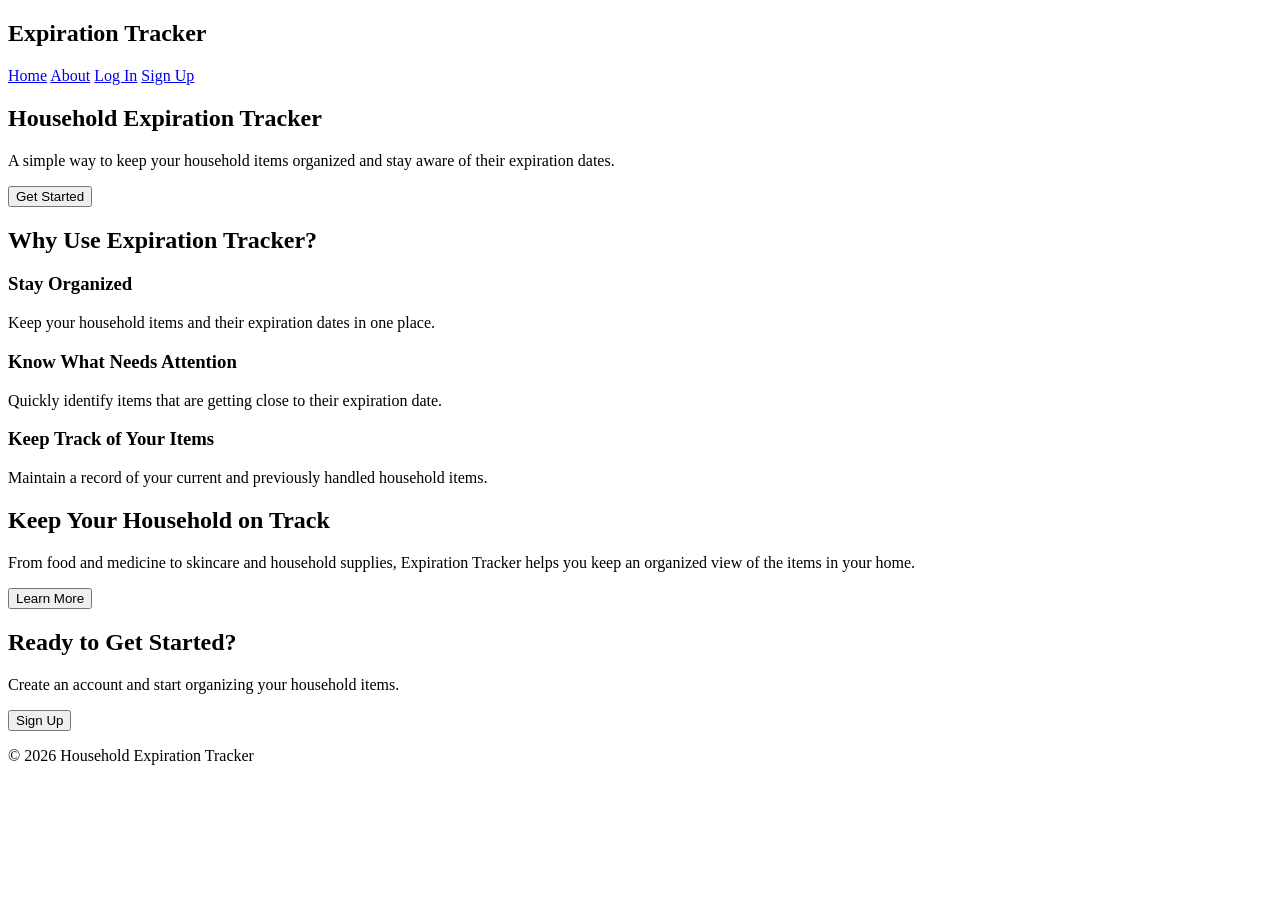
==== index.html @ e40205ca "Initial commit - added HTML page drafts" ====
<!DOCTYPE html>
<html lang="en">

<head>
    <meta charset="UTF-8">
    <meta name="viewport" content="width=device-width, initial-scale=1.0">

    <title>Home - Household Expiration Tracker</title>

    <link rel="stylesheet" href="style.css">
</head>

<body>

    <!-- Menu -->
    <aside class="menu">
        <h1>Expiration Tracker</h1>
        <nav>
            <a href="index.html">Home</a>
            <a href="pages/about.html">About</a>
            <a href="pages/login.html">Log In</a>
            <a href="pages/signup.html">Sign Up</a>
        </nav>
    </aside>


    <!-- Main Content -->
    <main class="home-content">

        <!-- Hero Section -->
        <section class="hero-section">
            <h2>Household Expiration Tracker</h2>
            <p>
                A simple way to keep your household items organized
                and stay aware of their expiration dates.
            </p>
            <a href="pages/signup.html">
                <button>Get Started</button>
            </a>
        </section>


        <!-- Why Use It -->
        <section class="why-use-section">
            <h2>Why Use Expiration Tracker?</h2>
            <div class="benefits">
                <div class="benefit">
                    <h3>Stay Organized</h3>
                    <p>
                        Keep your household items and their
                        expiration dates in one place.
                    </p>
                </div>

                <div class="benefit">
                    <h3>Know What Needs Attention</h3>
                    <p>
                        Quickly identify items that are getting
                        close to their expiration date.
                    </p>
                </div>

                <div class="benefit">
                    <h3>Keep Track of Your Items</h3>
                    <p>
                        Maintain a record of your current and
                        previously handled household items.
                    </p>
                </div>

            </div>

        </section>


        <!-- Simple Introduction -->
        <section class="home-introduction">
            <h2>Keep Your Household on Track</h2>
            <p>
                From food and medicine to skincare and household
                supplies, Expiration Tracker helps you keep an
                organized view of the items in your home.
            </p>
            <a href="pages/about.html">
                <button>Learn More</button>
            </a>
        </section>


        <!-- Call to Action -->
        <section class="cta-section">
            <h2>Ready to Get Started?</h2>
            <p>
                Create an account and start organizing
                your household items.
            </p>
            <a href="pages/signup.html">
                <button>Sign Up</button>
            </a>
        </section>

        
        <!-- Footer -->
        <footer>
            <p>
                &copy; 2026 Household Expiration Tracker
            </p>
        </footer>

    </main>


    <script src="script.js"></script>

</body>

</html>
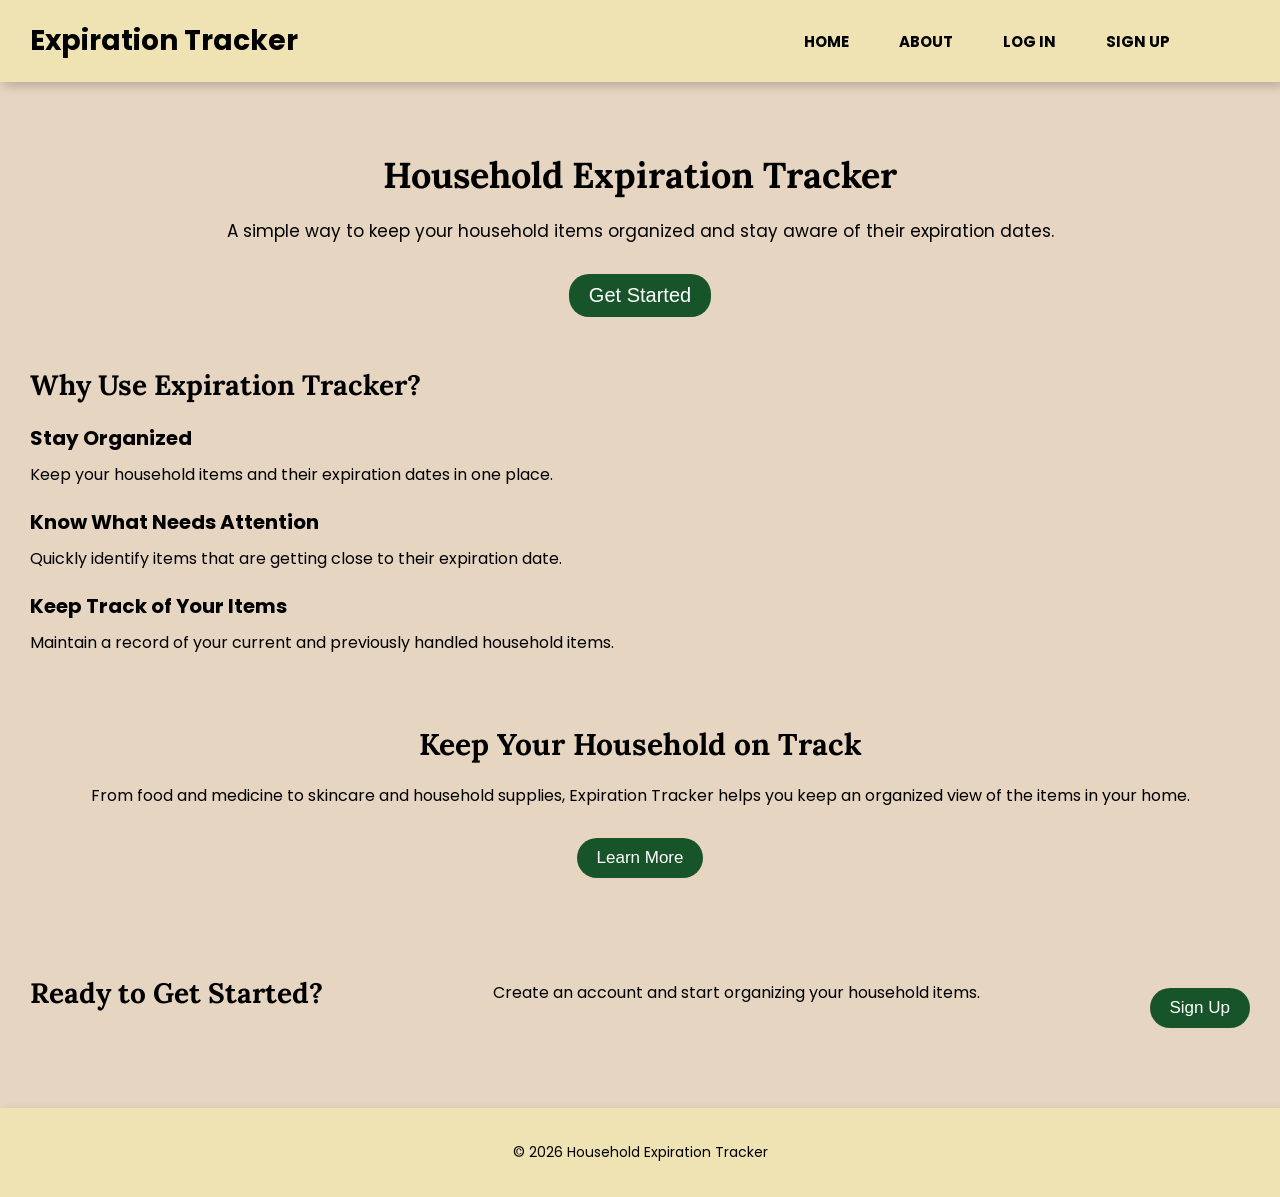
==== commit 6c01b7bb: "Updated project files and inventory page" ====
--- a/index.html
+++ b/index.html
@@ -5,9 +5,24 @@
     <meta charset="UTF-8">
     <meta name="viewport" content="width=device-width, initial-scale=1.0">
 
+    <!-- Google Fonts -->
+    <link rel="preconnect" href="https://fonts.googleapis.com">
+    <link rel="preconnect" href="https://fonts.gstatic.com" crossorigin>
+    <link
+        href="https://fonts.googleapis.com/css2?family=Lora:ital,wght@0,400..700;1,400..700&display=swap"
+        rel="stylesheet"
+    >
+
+    <link rel="preconnect" href="https://fonts.googleapis.com">
+    <link rel="preconnect" href="https://fonts.gstatic.com" crossorigin>
+    <link
+        href="https://fonts.googleapis.com/css2?family=Poppins:ital,wght@0,100;0,200;0,300;0,400;0,500;0,600;0,700;0,800;0,900;1,100;1,200;1,300;1,400;1,500;1,600;1,700;1,800;1,900&display=swap"
+        rel="stylesheet"
+    >
+
     <title>Home - Household Expiration Tracker</title>
 
-    <link rel="stylesheet" href="style.css">
+    <link rel="stylesheet" href="css/style.css">
 </head>
 
 <body>
@@ -16,10 +31,10 @@
     <aside class="menu">
         <h1>Expiration Tracker</h1>
         <nav>
-            <a href="index.html">Home</a>
-            <a href="pages/about.html">About</a>
-            <a href="pages/login.html">Log In</a>
-            <a href="pages/signup.html">Sign Up</a>
+            <a href="index.html">HOME</a>
+            <a href="pages/about.html">ABOUT</a>
+            <a href="pages/login.html">LOG IN</a>
+            <a href="pages/signup.html">SIGN UP</a>
         </nav>
     </aside>
 
@@ -110,7 +125,7 @@
     </main>
 
 
-    <script src="script.js"></script>
+    <script src="js/script.js"></script>
 
 </body>
 
--- a/css/style.css
+++ b/css/style.css
@@ -0,0 +1,586 @@
+/* ========================================
+   GENERAL STYLES
+   ======================================== */
+
+body {
+    background-color: #e5d5c1;
+    margin: 0px;
+    padding: 0px;
+}
+
+a {
+    text-decoration: none;
+}
+
+
+/* ========================================
+   HEADER / NAVIGATION MENU
+   ======================================== */
+
+.menu {
+    background-color: #efe3b3;
+    display: flex;
+    justify-content: space-between;
+    align-items: center;
+    padding: 20px 30px;
+    box-shadow: 4px 4px 10px rgba(0, 0, 0, 0.2);
+}
+
+/* Website Name */
+.menu h1 {
+    font-family: 'Poppins', sans-serif;
+    font-size: 28px;
+    margin: 0;
+}
+
+/* Navigation Links */
+.menu nav {
+    display: flex;
+    gap: 50px;
+    padding: 0px 80px;
+}
+
+.menu nav a {
+    font-family: 'Poppins', sans-serif;
+    font-weight: bold;
+    color: black;
+    font-size: 15px;
+}
+
+
+/* ========================================
+   HOME PAGE
+   ======================================== */
+
+.hero-section h2 {
+    font-family: 'Lora', serif;
+    font-size: 36px;
+    text-align: center;
+    margin: 70px 0px 0px 0px;
+}
+
+.hero-section p {
+    font-family: 'Poppins', sans-serif;
+    text-align: center;
+    margin: 20px 0px 0px 0px;
+    font-size: 17px;
+}
+
+.hero-section button {
+    display: block;
+    margin: 30px auto 0px auto;
+    padding: 10px 20px;
+    font-size: 20px;
+    background-color: #18542a;
+    color: white;
+    border: none;
+    border-radius: 20px;
+    cursor: pointer;
+}
+
+.hero-section button:hover {
+    background-color: #246B38;
+    color: white;
+    padding: 10px 20px;
+    border: none;
+    transition: background-color 0.3s ease;
+}
+
+.why-use-section {
+    margin: 50px 0px 0px 0px;
+    text-align: left;
+}
+
+.why-use-section h2 {
+    font-family: 'Lora', serif;
+    font-size: 28px;
+    margin: 0px 0px 20px 30px;
+}
+
+.why-use-section h3 {
+    font-family: 'Poppins', sans-serif;
+    font-size: 20px;
+    margin: 0px 0px 10px 30px;
+}
+
+.why-use-section p {
+    font-family: 'Poppins', sans-serif;
+    font-size: 16px;
+    margin: 0px 0px 20px 30px;
+    line-height: 1.5;
+}
+
+.home-introduction h2 {
+    font-family: 'Lora', serif;
+    font-size: 30px;
+    text-align: center;
+    margin: 70px 0px 0px 0px;
+}
+
+.home-introduction p {
+    font-family: 'Poppins', sans-serif;
+    text-align: center;
+    margin: 20px 0px 0px 0px;
+    font-size: 16px;
+}
+
+.home-introduction button {
+    display: block;
+    margin: 30px auto 0px auto;
+    padding: 10px 20px;
+    font-size: 17px;
+    background-color: #18542a;
+    color: white;
+    border: none;
+    border-radius: 20px;
+    cursor: pointer;
+}
+
+.home-introduction button:hover {
+    background-color: #246B38;
+    color: white;
+    padding: 10px 20px;
+    border: none;
+    transition: background-color 0.3s ease;
+}
+
+.cta-section {
+    margin: 50px 0px 0px 0px;
+    text-align: left;
+    display: flex;
+    justify-content: space-between;
+    align-items: center;
+    padding: 30px;
+}
+
+.cta-section h2 {
+    font-family: 'Lora', serif;
+    font-size: 28px;
+    margin: 0px;
+}
+
+.cta-section p {
+    font-family: 'Poppins', sans-serif;
+    font-size: 16px;
+    margin: 0px;
+    line-height: 1.5;
+}
+
+.cta-section button {
+    margin: 30px auto 0px auto;
+    padding: 10px 20px;
+    font-size: 17px;
+    background-color: #18542a;
+    color: white;
+    border: none;
+    border-radius: 20px;
+    cursor: pointer;
+}
+
+.cta-section button:hover {
+    background-color: #246B38;
+    color: white;
+    padding: 10px 20px;
+    border: none;
+    transition: background-color 0.3s ease;
+}
+
+footer {
+    font-family: 'Poppins', sans-serif;
+    font-size: 14px;
+    background-color: #efe3b3;
+    text-align: center;
+    padding: 20px;
+    margin-top: 50px;
+    box-shadow: 4px 4px 10px rgba(0, 0, 0, 0.2);
+}
+
+
+/* ========================================
+   DASHBOARD PAGE
+   ======================================== */
+
+.dashboard-header {
+    margin: 30px 0px 20px 30px;
+}
+
+.dashboard-header h2 {
+    font-family: 'Lora', serif;
+    font-size: 40px;
+    font-weight: bold;
+    margin: 0px 0px 20px 0px;
+}
+
+.dashboard-header p {
+    font-family: 'Poppins', sans-serif;
+    font-size: 16px;
+    margin: 0px 0px 20px 0px;
+}
+
+/* Expiration Status Section */
+.status-section {
+    display: flex;
+    gap: 10px;
+    margin-top: 30px;
+}
+
+/* Status Cards */
+.status-card {
+    flex: 1;
+    width: 150px;
+    height: 130px;
+    margin: 10px 30px 10px 30px;
+    border-radius: 20px;
+    text-align: center;
+    box-shadow: 0px 0px 10px rgba(0, 0, 0, 0.5);
+    display: inline-block;
+}
+
+/* Status Name */
+.status-card h3 {
+    font-family: 'Lora', serif;
+    color: black;
+    font-size: 19px;
+    margin: 15px 0px 15px 0px;
+}
+
+/* Item Count */
+.status-card p {
+    font-family: 'Poppins', sans-serif;
+    color: black;
+    font-size: 25px;
+    font-weight: bold;
+    margin: 15px 0px 15px 0px;
+}
+
+/* Description */
+.status-card span {
+    font-family: 'Poppins', sans-serif;
+    color: #36383A;
+    font-size: 12px;
+    margin: 15px 0px 15px 0px;
+}
+
+/* Status Colors */
+.good {
+    background-color: #7FBE91;
+    color: black;
+}
+
+.soon {
+    background-color: #78A9D1;
+    color: black;
+}
+
+.urgent {
+    background-color: #E8C95A;
+    color: black;
+}
+
+.critical {
+    background-color: #EFA45F;
+    color: black;
+}
+
+.expired {
+    background-color: #E88B8B;
+    color: black;
+}
+
+.attention-section {
+    margin: 50px 0px 50px 30px;
+}
+
+.attention-section h2 {
+    font-family: 'Lora', serif;
+    font-size: 30px;
+    margin: 0px 0px 20px 0px;
+}
+
+.dashboard-item-card {
+    flex: 1;
+    height: 80px;
+    margin: 20px 30px 20px 30px;
+    border-radius: 30px;
+    text-align: center;
+    box-shadow: 0px 0px 10px rgba(0, 0, 0, 0.5);
+    padding: 10px 40px 10px 40px;
+}
+
+.item-info h3 {
+    font-family: 'Lora', serif;
+    font-size: 16px;
+    margin: 0px 0px 15px 0px;
+}
+
+.item-info h4 {
+    font-family: 'Poppins', sans-serif;
+    font-size: 15px;
+    margin: 10px 0px 0px 0px;
+}
+
+.item-info p {
+    font-family: 'Poppins', sans-serif;
+    font-size: 13px;
+    margin: 0px 0px 15x 0px;
+}
+
+
+/* ========================================
+   INVENTORY PAGE
+   ======================================== */
+
+.inventory-header {
+    margin: 30px 0px 20px 30px;
+}
+
+.inventory-header h1 {
+    font-family: 'Lora', serif;
+    font-size: 40px;
+    font-weight: bold;
+    margin: 0px 0px 20px 0px;
+}
+
+.inventory-header p {
+    font-family: 'Poppins', sans-serif;
+    font-size: 16px;
+    margin: 0px 0px 20px 0px;
+}
+
+/* Inventory Summary */
+.inventory-summary {
+    display: flex;
+    justify-content: center;
+    align-items: center;
+    gap: 10px;
+    margin-top: 30px;
+    font-family: 'Poppins', sans-serif;
+}
+
+#inventory-total-items {
+    font-size: 24px;
+    font-weight: 600;
+    margin: 0;
+}
+
+/* Inventory Controls */
+.inventory-controls {
+    display: flex;
+    justify-content: center;
+    align-items: flex-end;
+    gap: 25px;
+    margin-top: 30px;
+    font-family: 'Poppins', sans-serif;
+}
+
+/* Search */
+.search-container {
+    display: flex;
+    flex-direction: column;
+    gap: 6px;
+}
+
+.search-container label {
+    font-weight: 600;
+}
+
+.search-container input {
+    width: 250px;
+    padding: 10px 15px;
+    border: 1px solid #ccc;
+    border-radius: 10px;
+    font-family: 'Poppins', sans-serif;
+    font-size: 14px;
+}
+
+/* Filter and Sort */
+.filter-container,
+.sort-container {
+    display: flex;
+    flex-direction: column;
+    gap: 6px;
+}
+
+.filter-container label,
+.sort-container label {
+    font-weight: 600;
+}
+
+.filter-container select,
+.sort-container select {
+    padding: 10px 15px;
+    border: 1px solid #ccc;
+    border-radius: 10px;
+    font-family: 'Poppins', sans-serif;
+    font-size: 14px;
+    background-color: white;
+    cursor: pointer;
+}
+
+/* Inventory List */
+.inventory-list h2 {
+    font-family: 'Lora', serif;
+    font-size: 30px;
+    margin: 30px 0px 10px 30px;
+}
+
+/* Inventory Item Cards */
+.inventory-item-card {
+    width: 70%;
+    min-height: 40px;
+    margin: 10px auto;
+    padding: 15px 30px;
+    border-radius: 20px;
+    box-shadow: 0px 0px 10px rgba(0, 0, 0, 0.3);
+    cursor: pointer;
+    display: grid;
+    grid-template-columns: 2fr 2fr 1fr 1fr;
+    align-items: center;
+    gap: 20px;
+}
+
+.inventory-item-card h3 {
+    font-family: 'Lora', serif;
+    font-size: 17px;
+    text-align: left;
+    margin: 0;
+}
+
+.inventory-item-card h4 {
+    font-family: 'Poppins', sans-serif;
+    font-size: 14px;
+    font-weight: 400;
+    text-align: left;
+    margin: 0;
+}
+
+.inventory-item-card p {
+    font-family: 'Poppins', sans-serif;
+    font-size: 14px;
+    text-align: center;
+    margin: 0;
+}
+
+.inventory-item-card .item-status {
+    font-family: 'Poppins', sans-serif;
+    font-size: 14px;
+    font-weight: 600;
+    text-align: right;
+    margin: 0;
+}
+
+.item-status {
+    font-family: 'Poppins', sans-serif;
+    font-size: 14px;
+    margin: 0;
+}
+
+/* Inventory Status Colors */
+.inventory-item-card.good {
+    background-color: #7FBE91;
+    color: black;
+}
+
+.inventory-item-card.soon {
+    background-color: #78A9D1;
+    color: black;
+}
+
+.inventory-item-card.urgent {
+    background-color: #E8C95A;
+    color: black;
+}
+
+.inventory-item-card.critical {
+    background-color: #EFA45F;
+    color: black;
+}
+
+.inventory-item-card.expired {
+    background-color: #E88B8B;
+    color: black;
+}
+
+/* Delete Confirmation Popup */
+.delete-confirm-content {
+    text-align: center;
+}
+
+.delete-confirm-content h2 {
+    margin-bottom: 10px;
+}
+
+.delete-confirm-content p {
+    margin-bottom: 25px;
+}
+
+.delete-actions {
+    display: flex;
+    justify-content: center;
+    gap: 15px;
+}
+
+.delete-actions button {
+    padding: 10px 25px;
+    border: none;
+    border-radius: 10px;
+    cursor: pointer;
+    font-family: 'Poppins', sans-serif;
+}
+
+
+/* ========================================
+   ADD ITEM BUTTON
+   ======================================== */
+
+#addItemButton {
+    display: block;
+    margin: 25px auto 15px auto;
+    padding: 12px 30px;
+    background-color: #1e9b43;
+    color: white;
+    border: none;
+    border-radius: 12px;
+    font-family: 'Poppins', sans-serif;
+    font-size: 16px;
+    font-weight: 600;
+    cursor: pointer;
+    box-shadow: 0px 4px 0px #0f3d1e;
+    transition: all 0.2s ease;
+}
+
+#addItemButton:hover {
+    background-color: #236b38;
+    transform: translateY(-2px);
+    box-shadow: 0px 6px 0px #0f3d1e;
+}
+
+#addItemButton:active {
+    transform: translateY(2px);
+    box-shadow: 0px 2px 0px #0f3d1e;
+}
+
+
+/* ========================================
+   POPUP / MODAL
+   ======================================== */
+
+.modal {
+    display: none;
+    position: fixed;
+    top: 0;
+    left: 0;
+    width: 100%;
+    height: 100%;
+}
+
+.modal-content {
+    font-family: 'Poppins', sans-serif;
+    background-color: #efe3b3;
+    padding: 20px;
+    width: 400px;
+    margin: 100px auto;
+    border: none;
+    border-radius: 30px;
+    box-shadow: 0px 0px 10px rgba(0, 0, 0, 0.9);
+}
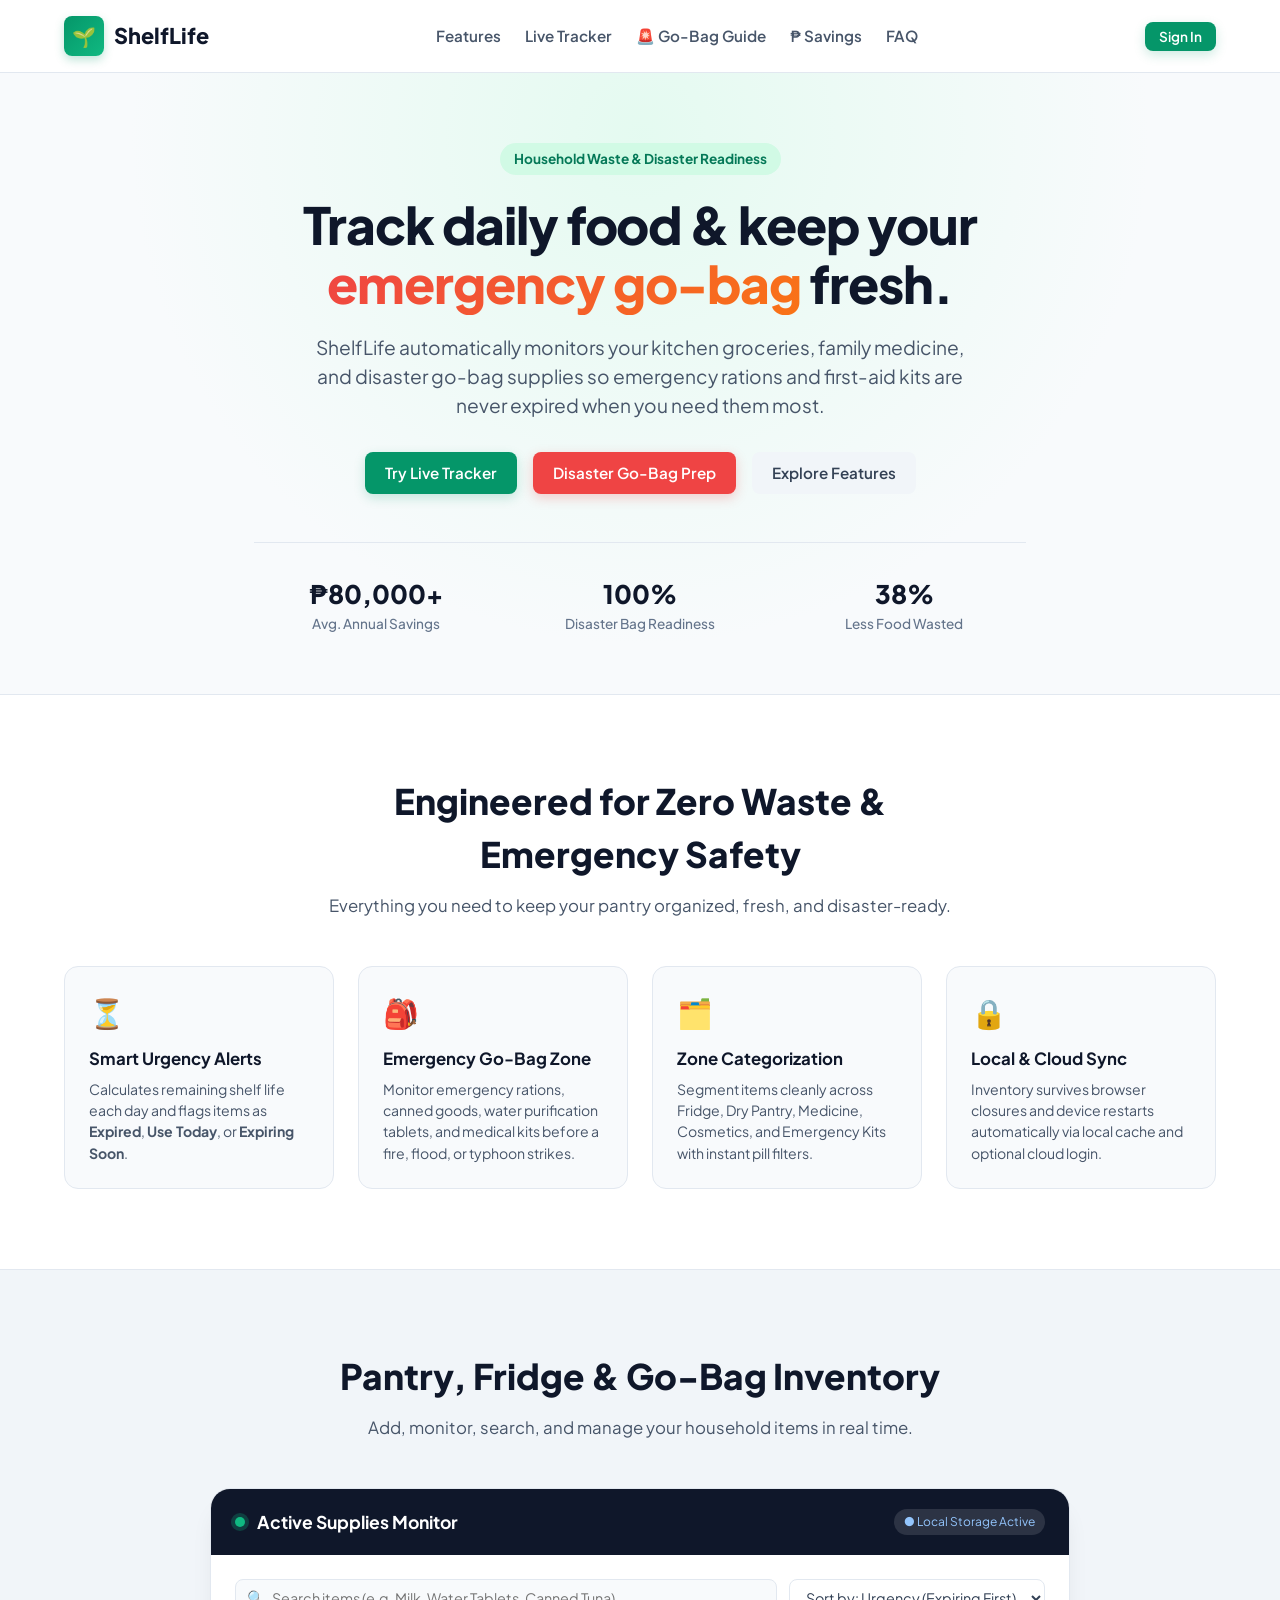
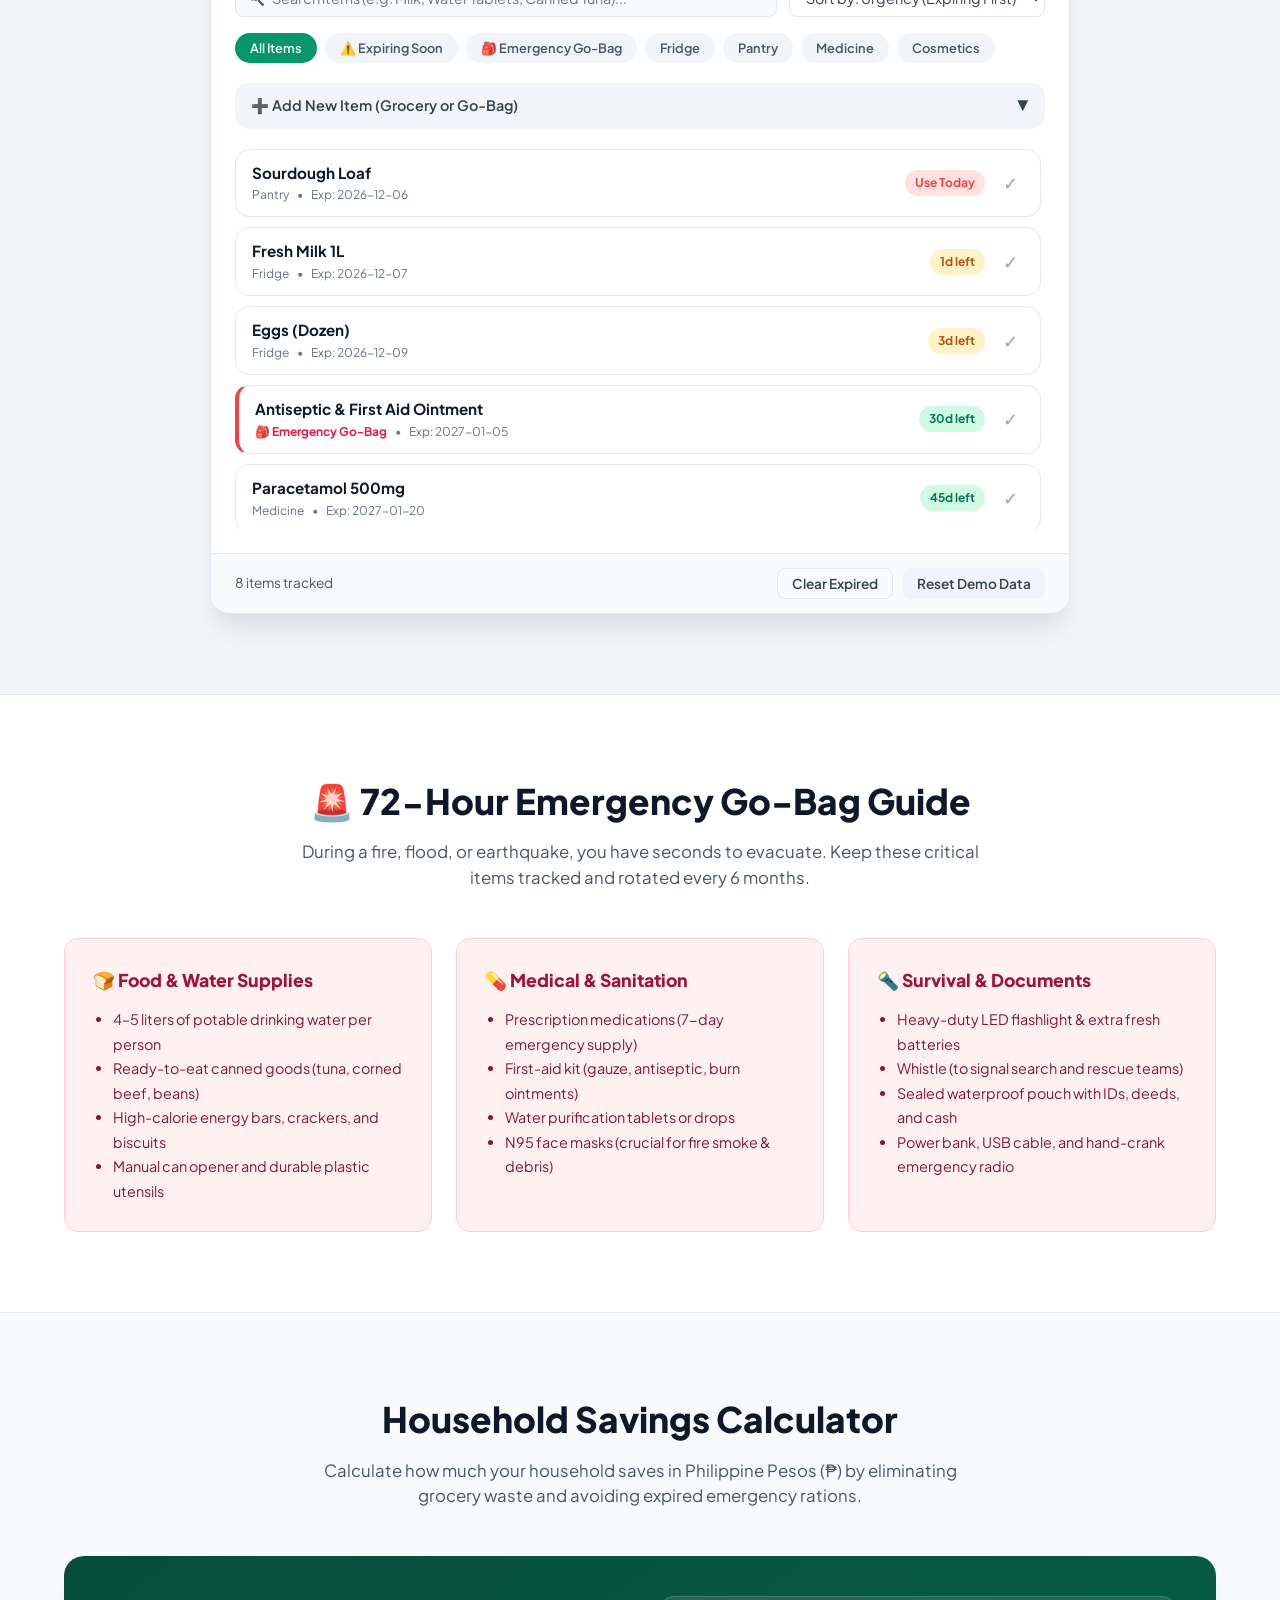
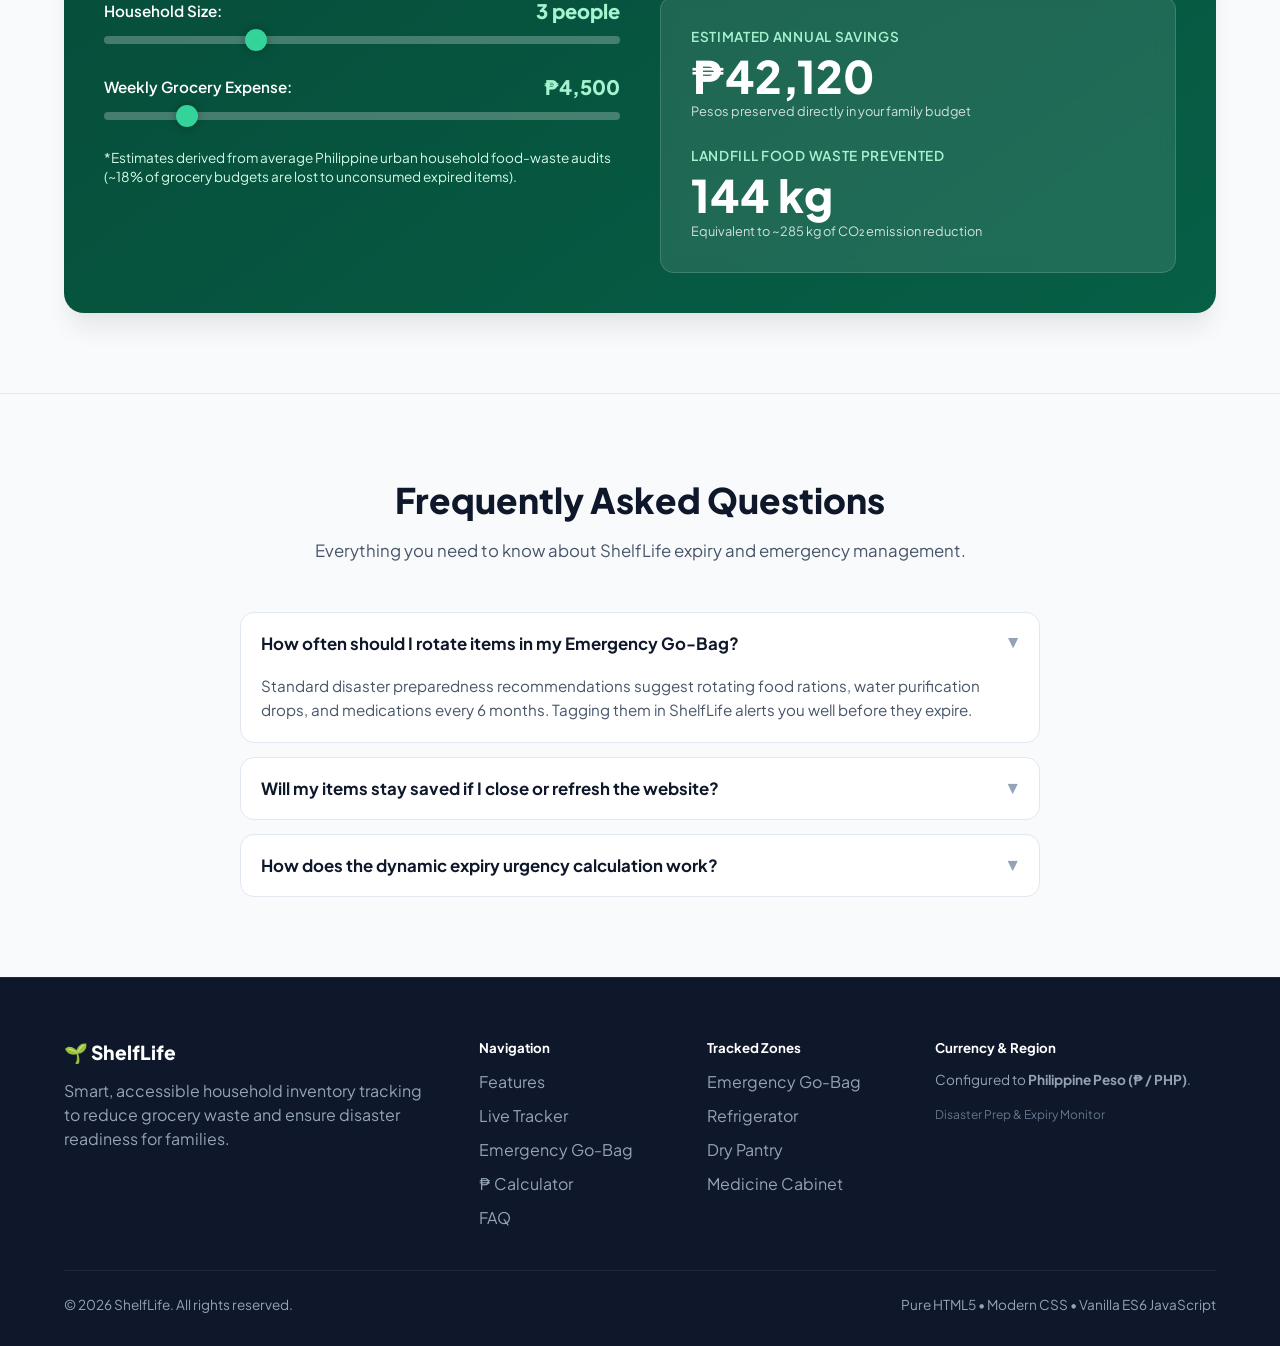
==== commit 9cd1ea55: "feat: initial draft of ShelfLife expiry and disaster prep tracker Introduce the initial version of S" ====
--- a/index.html
+++ b/index.html
@@ -1,132 +1,629 @@
-<!DOCTYPE html>
+<!doctype html>
 <html lang="en">
-
-<head>
-    <meta charset="UTF-8">
-    <meta name="viewport" content="width=device-width, initial-scale=1.0">
-
-    <!-- Google Fonts -->
-    <link rel="preconnect" href="https://fonts.googleapis.com">
-    <link rel="preconnect" href="https://fonts.gstatic.com" crossorigin>
+  <head>
+    <meta charset="UTF-8" />
+    <meta name="viewport" content="width=device-width, initial-scale=1.0" />
+    <title>ShelfLife — Household Expiry & Disaster Prep Tracker</title>
+    <link rel="stylesheet" href="style.css" />
+    <link rel="preconnect" href="https://fonts.googleapis.com" />
+    <link rel="preconnect" href="https://fonts.gstatic.com" />
     <link
-        href="https://fonts.googleapis.com/css2?family=Lora:ital,wght@0,400..700;1,400..700&display=swap"
-        rel="stylesheet"
+      href="https://fonts.googleapis.com/css2?family=Plus+Jakarta+Sans:wght@400;500;600;700;800&display=swap"
+      rel="stylesheet"
+    />
+  </head>
+  <body>
+    <!-- Top Navigation -->
+    <header class="navbar">
+      <div class="container nav-wrapper">
+        <a href="#" class="brand">
+          <div class="brand-icon">🌱</div>
+          <span>ShelfLife</span>
+        </a>
+
+        <nav>
+          <ul class="nav-links">
+            <li><a href="#features" class="nav-link">Features</a></li>
+            <li><a href="#tracker" class="nav-link">Live Tracker</a></li>
+            <li><a href="#gobag" class="nav-link">🚨 Go-Bag Guide</a></li>
+            <li><a href="#calculator" class="nav-link">₱ Savings</a></li>
+            <li><a href="#faq" class="nav-link">FAQ</a></li>
+          </ul>
+        </nav>
+
+        <div class="nav-actions">
+          <div id="authContainer">
+            <button
+              class="btn btn-primary btn-sm"
+              onclick="openAuthModal('signin')"
+            >
+              Sign In
+            </button>
+          </div>
+        </div>
+      </div>
+    </header>
+
+    <!-- Hero Section -->
+    <section class="hero">
+      <div class="container hero-content">
+        <div class="hero-badge">
+          <span> Household Waste & Disaster Readiness</span>
+        </div>
+        <h1 class="hero-title">
+          Track daily food & keep your <span>emergency go-bag</span> fresh.
+        </h1>
+        <p class="hero-sub">
+          ShelfLife automatically monitors your kitchen groceries, family
+          medicine, and disaster go-bag supplies so emergency rations and
+          first-aid kits are never expired when you need them most.
+        </p>
+
+        <div class="hero-ctas">
+          <a href="#tracker" class="btn btn-primary">Try Live Tracker</a>
+          <a href="#gobag" class="btn btn-danger">Disaster Go-Bag Prep</a>
+          <a href="#features" class="btn btn-secondary">Explore Features</a>
+        </div>
+
+        <div class="stats-row">
+          <div class="stat-card">
+            <h4>₱80,000+</h4>
+            <p>Avg. Annual Savings</p>
+          </div>
+          <div class="stat-card">
+            <h4>100%</h4>
+            <p>Disaster Bag Readiness</p>
+          </div>
+          <div class="stat-card">
+            <h4>38%</h4>
+            <p>Less Food Wasted</p>
+          </div>
+        </div>
+      </div>
+    </section>
+
+    <!-- Dedicated Features Section -->
+    <section class="features-section" id="features">
+      <div class="container">
+        <div class="section-head">
+          <h2>Engineered for Zero Waste & Emergency Safety</h2>
+          <p>
+            Everything you need to keep your pantry organized, fresh, and
+            disaster-ready.
+          </p>
+        </div>
+
+        <div class="features-grid">
+          <div class="feature-card">
+            <div class="feature-icon">⏳</div>
+            <h3>Smart Urgency Alerts</h3>
+            <p>
+              Calculates remaining shelf life each day and flags items as
+              <strong>Expired</strong>, <strong>Use Today</strong>, or
+              <strong>Expiring Soon</strong>.
+            </p>
+          </div>
+
+          <div class="feature-card">
+            <div class="feature-icon">🎒</div>
+            <h3>Emergency Go-Bag Zone</h3>
+            <p>
+              Monitor emergency rations, canned goods, water purification
+              tablets, and medical kits before a fire, flood, or typhoon
+              strikes.
+            </p>
+          </div>
+
+          <div class="feature-card">
+            <div class="feature-icon">🗂️</div>
+            <h3>Zone Categorization</h3>
+            <p>
+              Segment items cleanly across Fridge, Dry Pantry, Medicine,
+              Cosmetics, and Emergency Kits with instant pill filters.
+            </p>
+          </div>
+
+          <div class="feature-card">
+            <div class="feature-icon">🔒</div>
+            <h3>Local & Cloud Sync</h3>
+            <p>
+              Inventory survives browser closures and device restarts
+              automatically via local cache and optional cloud login.
+            </p>
+          </div>
+        </div>
+      </div>
+    </section>
+
+    <!-- Dedicated Live Tracker Section -->
+    <section class="tracker-section" id="tracker">
+      <div class="container">
+        <div class="section-head">
+          <h2>Pantry, Fridge & Go-Bag Inventory</h2>
+          <p>
+            Add, monitor, search, and manage your household items in real time.
+          </p>
+        </div>
+
+        <div class="tracker-wrapper">
+          <div class="tracker-card">
+            <div class="tracker-header">
+              <div class="tracker-header-left">
+                <div class="dot-pulse"></div>
+                <h3>Active Supplies Monitor</h3>
+              </div>
+              <div class="sync-pill" id="syncStatusPill">
+                <span>● Local Storage Active</span>
+              </div>
+            </div>
+
+            <div class="tracker-body">
+              <!-- Controls -->
+              <div class="tracker-controls">
+                <div class="search-filter-row">
+                  <div class="search-box">
+                    <span class="search-icon">🔍</span>
+                    <input
+                      type="text"
+                      id="searchInput"
+                      placeholder="Search items (e.g. Milk, Water Tablets, Canned Tuna)..."
+                      oninput="renderItems()"
+                    />
+                  </div>
+                  <select
+                    id="sortSelect"
+                    class="select-sort"
+                    onchange="renderItems()"
+                  >
+                    <option value="urgency">
+                      Sort by: Urgency (Expiring First)
+                    </option>
+                    <option value="name">Sort by: Name (A-Z)</option>
+                    <option value="category">Sort by: Category</option>
+                  </select>
+                </div>
+
+                <div class="filter-pills">
+                  <button
+                    class="filter-pill active"
+                    onclick="setCategoryFilter('all', this)"
+                  >
+                    All Items
+                  </button>
+                  <button
+                    class="filter-pill filter-pill-urgent"
+                    onclick="setCategoryFilter('critical', this)"
+                  >
+                    ⚠️ Expiring Soon
+                  </button>
+                  <button
+                    class="filter-pill filter-pill-gobag"
+                    onclick="setCategoryFilter('gobag', this)"
+                  >
+                    🎒 Emergency Go-Bag
+                  </button>
+                  <button
+                    class="filter-pill"
+                    onclick="setCategoryFilter('fridge', this)"
+                  >
+                    Fridge
+                  </button>
+                  <button
+                    class="filter-pill"
+                    onclick="setCategoryFilter('pantry', this)"
+                  >
+                    Pantry
+                  </button>
+                  <button
+                    class="filter-pill"
+                    onclick="setCategoryFilter('medicine', this)"
+                  >
+                    Medicine
+                  </button>
+                  <button
+                    class="filter-pill"
+                    onclick="setCategoryFilter('cosmetics', this)"
+                  >
+                    Cosmetics
+                  </button>
+                </div>
+
+                <!-- Collapsible Add Item Bar -->
+                <div>
+                  <div class="add-form-trigger" onclick="toggleAddForm()">
+                    <span>➕ Add New Item (Grocery or Go-Bag)</span>
+                    <span id="formChevron">▼</span>
+                  </div>
+                  <form
+                    id="addItemForm"
+                    class="drawer-form"
+                    onsubmit="handleAddItem(event)"
+                  >
+                    <div class="drawer-grid">
+                      <div class="input-group">
+                        <label>Item Name</label>
+                        <input
+                          type="text"
+                          id="itemNameInput"
+                          placeholder="e.g., Water Purification Tablets / Canned Tuna"
+                          required
+                        />
+                      </div>
+                      <div class="input-group">
+                        <label>Category</label>
+                        <select id="itemCategorySelect">
+                          <option value="gobag">🎒 Emergency Go-Bag</option>
+                          <option value="fridge">Fridge</option>
+                          <option value="pantry">Pantry</option>
+                          <option value="medicine">Medicine</option>
+                          <option value="cosmetics">Cosmetics</option>
+                        </select>
+                      </div>
+                      <div class="input-group">
+                        <label>Expiry / Rotation Date</label>
+                        <input type="date" id="itemDateInput" required />
+                      </div>
+                      <div>
+                        <button
+                          type="submit"
+                          class="btn btn-primary"
+                          style="height: 38px"
+                        >
+                          Save Item
+                        </button>
+                      </div>
+                    </div>
+                  </form>
+                </div>
+              </div>
+
+              <!-- Item Container -->
+              <div
+                class="items-container"
+                id="itemsContainer"
+                aria-live="polite"
+              >
+                <!-- Dynamically populated -->
+              </div>
+            </div>
+
+            <div class="tracker-footer">
+              <span id="itemsSummaryCount">0 items tracked</span>
+              <div style="display: flex; gap: 10px">
+                <button
+                  class="btn btn-sm btn-outline"
+                  onclick="consumeAllExpired()"
+                  title="Batch action"
+                >
+                  Clear Expired
+                </button>
+                <button
+                  class="btn btn-sm btn-secondary"
+                  onclick="seedSampleData()"
+                >
+                  Reset Demo Data
+                </button>
+              </div>
+            </div>
+          </div>
+        </div>
+      </div>
+    </section>
+
+    <!-- Emergency Go-Bag Essentials Guide Section -->
+    <section class="gobag-section" id="gobag">
+      <div class="container">
+        <div class="section-head">
+          <h2>🚨 72-Hour Emergency Go-Bag Guide</h2>
+          <p>
+            During a fire, flood, or earthquake, you have seconds to evacuate.
+            Keep these critical items tracked and rotated every 6 months.
+          </p>
+        </div>
+
+        <div class="gobag-grid">
+          <div class="gobag-box">
+            <h4>🍞 Food & Water Supplies</h4>
+            <ul>
+              <li>4–5 liters of potable drinking water per person</li>
+              <li>Ready-to-eat canned goods (tuna, corned beef, beans)</li>
+              <li>High-calorie energy bars, crackers, and biscuits</li>
+              <li>Manual can opener and durable plastic utensils</li>
+            </ul>
+          </div>
+
+          <div class="gobag-box">
+            <h4>💊 Medical & Sanitation</h4>
+            <ul>
+              <li>Prescription medications (7-day emergency supply)</li>
+              <li>First-aid kit (gauze, antiseptic, burn ointments)</li>
+              <li>Water purification tablets or drops</li>
+              <li>N95 face masks (crucial for fire smoke & debris)</li>
+            </ul>
+          </div>
+
+          <div class="gobag-box">
+            <h4>🔦 Survival & Documents</h4>
+            <ul>
+              <li>Heavy-duty LED flashlight & extra fresh batteries</li>
+              <li>Whistle (to signal search and rescue teams)</li>
+              <li>Sealed waterproof pouch with IDs, deeds, and cash</li>
+              <li>Power bank, USB cable, and hand-crank emergency radio</li>
+            </ul>
+          </div>
+        </div>
+      </div>
+    </section>
+
+    <!-- Money Saved Simulator (Philippine Peso) -->
+    <section class="calc-section" id="calculator">
+      <div class="container">
+        <div class="section-head">
+          <h2>Household Savings Calculator</h2>
+          <p>
+            Calculate how much your household saves in Philippine Pesos (₱) by
+            eliminating grocery waste and avoiding expired emergency rations.
+          </p>
+        </div>
+
+        <div class="calc-card">
+          <div class="calc-sliders">
+            <div class="calc-row">
+              <div class="calc-label-val">
+                <span>Household Size:</span>
+                <span id="familySizeLabel">3 people</span>
+              </div>
+              <input
+                type="range"
+                id="familySizeSlider"
+                min="1"
+                max="8"
+                value="3"
+                oninput="updateCalculator()"
+              />
+            </div>
+
+            <div class="calc-row">
+              <div class="calc-label-val">
+                <span>Weekly Grocery Expense:</span>
+                <span id="spendLabel">₱4,500</span>
+              </div>
+              <input
+                type="range"
+                id="spendSlider"
+                min="1000"
+                max="25000"
+                step="250"
+                value="4500"
+                oninput="updateCalculator()"
+              />
+            </div>
+
+            <p style="font-size: 0.85rem; color: #d1fae5; line-height: 1.4">
+              *Estimates derived from average Philippine urban household
+              food-waste audits (~18% of grocery budgets are lost to unconsumed
+              expired items).
+            </p>
+          </div>
+
+          <div class="calc-results">
+            <div class="result-box">
+              <h4>Estimated Annual Savings</h4>
+              <div class="big-number" id="annualSavingsVal">₱42,120</div>
+              <small>Pesos preserved directly in your family budget</small>
+            </div>
+
+            <div class="result-box">
+              <h4>Landfill Food Waste Prevented</h4>
+              <div class="big-number" id="wasteDivertedVal">148 kg</div>
+              <small>Equivalent to ~285 kg of CO₂ emission reduction</small>
+            </div>
+          </div>
+        </div>
+      </div>
+    </section>
+
+    <!-- FAQ Section -->
+    <section class="faq-section" id="faq">
+      <div class="container">
+        <div class="section-head">
+          <h2>Frequently Asked Questions</h2>
+          <p>
+            Everything you need to know about ShelfLife expiry and emergency
+            management.
+          </p>
+        </div>
+
+        <div class="faq-accordion">
+          <div class="faq-item active">
+            <button class="faq-question" onclick="toggleFaq(this)">
+              <span
+                >How often should I rotate items in my Emergency Go-Bag?</span
+              >
+              <span class="faq-chevron">▲</span>
+            </button>
+            <div class="faq-answer">
+              Standard disaster preparedness recommendations suggest rotating
+              food rations, water purification drops, and medications every 6
+              months. Tagging them in ShelfLife alerts you well before they
+              expire.
+            </div>
+          </div>
+
+          <div class="faq-item">
+            <button class="faq-question" onclick="toggleFaq(this)">
+              <span
+                >Will my items stay saved if I close or refresh the
+                website?</span
+              >
+              <span class="faq-chevron">▼</span>
+            </button>
+            <div class="faq-answer">
+              Yes! In Guest Mode, items automatically persist in your browser's
+              <code>localStorage</code>. Signing into your account unlocks
+              multi-device cloud synchronization.
+            </div>
+          </div>
+
+          <div class="faq-item">
+            <button class="faq-question" onclick="toggleFaq(this)">
+              <span>How does the dynamic expiry urgency calculation work?</span>
+              <span class="faq-chevron">▼</span>
+            </button>
+            <div class="faq-answer">
+              ShelfLife calculates the remaining days between today's date and
+              the item's expiration date. It automatically flags items as
+              <strong>Expired</strong> (&le; 0 days),
+              <strong>Use Today</strong> (0 days),
+              <strong>Expiring Soon</strong> (&le; 3 days), or
+              <strong>Fresh</strong> (&gt; 3 days)[cite: 1].
+            </div>
+          </div>
+        </div>
+      </div>
+    </section>
+
+    <!-- Footer -->
+    <footer>
+      <div class="container">
+        <div class="footer-grid">
+          <div class="footer-brand">
+            <h4>🌱 ShelfLife</h4>
+            <p>
+              Smart, accessible household inventory tracking to reduce grocery
+              waste and ensure disaster readiness for families.
+            </p>
+          </div>
+          <div>
+            <h5 style="color: var(--white); margin-bottom: 12px">Navigation</h5>
+            <ul class="footer-links">
+              <li><a href="#features">Features</a></li>
+              <li><a href="#tracker">Live Tracker</a></li>
+              <li><a href="#gobag">Emergency Go-Bag</a></li>
+              <li><a href="#calculator">₱ Calculator</a></li>
+              <li><a href="#faq">FAQ</a></li>
+            </ul>
+          </div>
+          <div>
+            <h5 style="color: var(--white); margin-bottom: 12px">
+              Tracked Zones
+            </h5>
+            <ul class="footer-links">
+              <li><a href="#tracker">Emergency Go-Bag</a></li>
+              <li><a href="#tracker">Refrigerator</a></li>
+              <li><a href="#tracker">Dry Pantry</a></li>
+              <li><a href="#tracker">Medicine Cabinet</a></li>
+            </ul>
+          </div>
+          <div>
+            <h5 style="color: var(--white); margin-bottom: 12px">
+              Currency & Region
+            </h5>
+            <p style="font-size: 0.85rem; margin-bottom: 10px">
+              Configured to <strong>Philippine Peso (₱ / PHP)</strong>.
+            </p>
+            <span style="font-size: 0.75rem; color: var(--slate-500)"
+              >Disaster Prep & Expiry Monitor</span
+            >
+          </div>
+        </div>
+        <div class="footer-bottom">
+          <p>© 2026 ShelfLife. All rights reserved.</p>
+          <p>Pure HTML5 • Modern CSS • Vanilla ES6 JavaScript</p>
+        </div>
+      </div>
+    </footer>
+
+    <!-- Sign In / Sign Up Modal -->
+    <div
+      class="modal-backdrop"
+      id="authModal"
+      onclick="closeModalOutside(event, 'authModal')"
     >
-
-    <link rel="preconnect" href="https://fonts.googleapis.com">
-    <link rel="preconnect" href="https://fonts.gstatic.com" crossorigin>
-    <link
-        href="https://fonts.googleapis.com/css2?family=Poppins:ital,wght@0,100;0,200;0,300;0,400;0,500;0,600;0,700;0,800;0,900;1,100;1,200;1,300;1,400;1,500;1,600;1,700;1,800;1,900&display=swap"
-        rel="stylesheet"
-    >
-
-    <title>Home - Household Expiration Tracker</title>
-
-    <link rel="stylesheet" href="css/style.css">
-</head>
-
-<body>
-
-    <!-- Menu -->
-    <aside class="menu">
-        <h1>Expiration Tracker</h1>
-        <nav>
-            <a href="index.html">HOME</a>
-            <a href="pages/about.html">ABOUT</a>
-            <a href="pages/login.html">LOG IN</a>
-            <a href="pages/signup.html">SIGN UP</a>
-        </nav>
-    </aside>
-
-
-    <!-- Main Content -->
-    <main class="home-content">
-
-        <!-- Hero Section -->
-        <section class="hero-section">
-            <h2>Household Expiration Tracker</h2>
-            <p>
-                A simple way to keep your household items organized
-                and stay aware of their expiration dates.
-            </p>
-            <a href="pages/signup.html">
-                <button>Get Started</button>
-            </a>
-        </section>
-
-
-        <!-- Why Use It -->
-        <section class="why-use-section">
-            <h2>Why Use Expiration Tracker?</h2>
-            <div class="benefits">
-                <div class="benefit">
-                    <h3>Stay Organized</h3>
-                    <p>
-                        Keep your household items and their
-                        expiration dates in one place.
-                    </p>
-                </div>
-
-                <div class="benefit">
-                    <h3>Know What Needs Attention</h3>
-                    <p>
-                        Quickly identify items that are getting
-                        close to their expiration date.
-                    </p>
-                </div>
-
-                <div class="benefit">
-                    <h3>Keep Track of Your Items</h3>
-                    <p>
-                        Maintain a record of your current and
-                        previously handled household items.
-                    </p>
-                </div>
-
-            </div>
-
-        </section>
-
-
-        <!-- Simple Introduction -->
-        <section class="home-introduction">
-            <h2>Keep Your Household on Track</h2>
-            <p>
-                From food and medicine to skincare and household
-                supplies, Expiration Tracker helps you keep an
-                organized view of the items in your home.
-            </p>
-            <a href="pages/about.html">
-                <button>Learn More</button>
-            </a>
-        </section>
-
-
-        <!-- Call to Action -->
-        <section class="cta-section">
-            <h2>Ready to Get Started?</h2>
-            <p>
-                Create an account and start organizing
-                your household items.
-            </p>
-            <a href="pages/signup.html">
-                <button>Sign Up</button>
-            </a>
-        </section>
-
-        
-        <!-- Footer -->
-        <footer>
-            <p>
-                &copy; 2026 Household Expiration Tracker
-            </p>
-        </footer>
-
-    </main>
-
-
-    <script src="js/script.js"></script>
-
-</body>
-
+      <div class="modal-card">
+        <div class="modal-header">
+          <h3 id="authModalTitle">Sign In to ShelfLife</h3>
+          <button class="modal-close" onclick="closeModal('authModal')">
+            ✕
+          </button>
+        </div>
+        <div class="modal-body">
+          <form id="authForm" onsubmit="handleAuthSubmit(event)">
+            <div style="margin-bottom: 14px">
+              <label
+                style="
+                  display: block;
+                  font-size: 0.8rem;
+                  font-weight: 700;
+                  margin-bottom: 4px;
+                "
+                >Email Address</label
+              >
+              <input
+                type="email"
+                id="authEmailInput"
+                placeholder="name@domain.com"
+                required
+                style="
+                  width: 100%;
+                  padding: 10px;
+                  border-radius: 6px;
+                  border: 1px solid var(--slate-300);
+                "
+              />
+            </div>
+            <div style="margin-bottom: 20px">
+              <label
+                style="
+                  display: block;
+                  font-size: 0.8rem;
+                  font-weight: 700;
+                  margin-bottom: 4px;
+                "
+                >Password</label
+              >
+              <input
+                type="password"
+                id="authPassInput"
+                placeholder="••••••••"
+                required
+                style="
+                  width: 100%;
+                  padding: 10px;
+                  border-radius: 6px;
+                  border: 1px solid var(--slate-300);
+                "
+              />
+            </div>
+            <button
+              type="submit"
+              class="btn btn-primary"
+              style="width: 100%"
+              id="authSubmitBtn"
+            >
+              Sign In
+            </button>
+          </form>
+          <div style="text-align: center; margin-top: 16px">
+            <a
+              href="javascript:void(0)"
+              onclick="toggleAuthMode()"
+              id="authToggleLink"
+              style="
+                font-size: 0.85rem;
+                color: var(--primary);
+                font-weight: 600;
+              "
+              >Need an account? Create one</a
+            >
+          </div>
+        </div>
+      </div>
+    </div>
+
+    <!-- Non-blocking Toasts -->
+    <div class="toast-container" id="toastContainer"></div>
+
+    <script src="index.js"></script>
+  </body>
 </html>
--- a/style.css
+++ b/style.css
@@ -0,0 +1,983 @@
+:root {
+  --primary: #059669;
+  --primary-dark: #047857;
+  --primary-light: #d1fae5;
+  --accent: #10b981;
+  --danger: #ef4444;
+  --danger-dark: #dc2626;
+  --danger-light: #fee2e2;
+  --warning: #f59e0b;
+  --warning-light: #fef3c7;
+  --info: #3b82f6;
+  --info-light: #dbeafe;
+  --slate-900: #0f172a;
+  --slate-800: #1e293b;
+  --slate-700: #334155;
+  --slate-600: #475569;
+  --slate-500: #64748b;
+  --slate-400: #94a3b8;
+  --slate-200: #e2e8f0;
+  --slate-100: #f1f5f9;
+  --slate-50: #f8fafc;
+  --white: #ffffff;
+  --radius-sm: 8px;
+  --radius-md: 14px;
+  --radius-lg: 20px;
+  --radius-full: 9999px;
+  --shadow-sm: 0 1px 2px 0 rgba(0, 0, 0, 0.05);
+  --shadow-md:
+    0 4px 6px -1px rgba(0, 0, 0, 0.08), 0 2px 4px -2px rgba(0, 0, 0, 0.04);
+  --shadow-lg:
+    0 10px 15px -3px rgba(0, 0, 0, 0.08), 0 4px 6px -4px rgba(0, 0, 0, 0.03);
+  --shadow-xl:
+    0 20px 25px -5px rgba(0, 0, 0, 0.08), 0 8px 10px -6px rgba(0, 0, 0, 0.03);
+  --transition: all 0.2s cubic-bezier(0.4, 0, 0.2, 1);
+}
+
+* {
+  box-sizing: border-box;
+  margin: 0;
+  padding: 0;
+}
+
+html {
+  scroll-behavior: smooth;
+}
+
+body {
+  font-family:
+    "Plus Jakarta Sans",
+    -apple-system,
+    BlinkMacSystemFont,
+    "Segoe UI",
+    Roboto,
+    sans-serif;
+  background-color: var(--slate-50);
+  color: var(--slate-800);
+  line-height: 1.5;
+  overflow-x: hidden;
+}
+
+a {
+  text-decoration: none;
+  color: inherit;
+}
+button {
+  cursor: pointer;
+  border: none;
+  font-family: inherit;
+}
+input,
+select {
+  font-family: inherit;
+}
+
+:focus-visible {
+  outline: 2px solid var(--primary);
+  outline-offset: 2px;
+}
+
+.container {
+  max-width: 1200px;
+  margin: 0 auto;
+  padding: 0 24px;
+}
+
+/* Navbar */
+.navbar {
+  background: rgba(255, 255, 255, 0.95);
+  backdrop-filter: blur(12px);
+  position: sticky;
+  top: 0;
+  z-index: 50;
+  border-bottom: 1px solid var(--slate-200);
+  transition: var(--transition);
+}
+.nav-wrapper {
+  display: flex;
+  justify-content: space-between;
+  align-items: center;
+  height: 72px;
+}
+.brand {
+  display: flex;
+  align-items: center;
+  gap: 10px;
+  font-weight: 800;
+  font-size: 1.35rem;
+  color: var(--slate-900);
+}
+.brand-icon {
+  background: linear-gradient(135deg, var(--primary), var(--accent));
+  color: var(--white);
+  width: 40px;
+  height: 40px;
+  border-radius: var(--radius-sm);
+  display: flex;
+  align-items: center;
+  justify-content: center;
+  font-size: 1.2rem;
+  box-shadow: 0 4px 10px rgba(5, 150, 105, 0.25);
+}
+.nav-links {
+  display: flex;
+  gap: 24px;
+  align-items: center;
+  list-style: none;
+}
+.nav-link {
+  font-weight: 600;
+  font-size: 0.95rem;
+  color: var(--slate-600);
+  transition: var(--transition);
+}
+.nav-link:hover {
+  color: var(--primary);
+}
+
+.nav-actions {
+  display: flex;
+  align-items: center;
+  gap: 12px;
+}
+
+/* Buttons */
+.btn {
+  display: inline-flex;
+  align-items: center;
+  justify-content: center;
+  gap: 8px;
+  font-weight: 600;
+  font-size: 0.95rem;
+  padding: 10px 20px;
+  border-radius: var(--radius-sm);
+  transition: var(--transition);
+}
+.btn-sm {
+  padding: 6px 14px;
+  font-size: 0.85rem;
+}
+.btn-primary {
+  background: var(--primary);
+  color: var(--white);
+  box-shadow: 0 4px 12px rgba(5, 150, 105, 0.2);
+}
+.btn-primary:hover {
+  background: var(--primary-dark);
+  transform: translateY(-1px);
+}
+.btn-danger {
+  background: var(--danger);
+  color: var(--white);
+  box-shadow: 0 4px 12px rgba(239, 68, 68, 0.25);
+}
+.btn-danger:hover {
+  background: var(--danger-dark);
+  transform: translateY(-1px);
+}
+.btn-secondary {
+  background: var(--slate-100);
+  color: var(--slate-700);
+}
+.btn-secondary:hover {
+  background: var(--slate-200);
+  color: var(--slate-900);
+}
+.btn-outline {
+  background: transparent;
+  border: 1px solid var(--slate-200);
+  color: var(--slate-700);
+}
+.btn-outline:hover {
+  border-color: var(--primary);
+  color: var(--primary);
+}
+
+/* User Profile Bar in Header */
+.auth-profile {
+  display: flex;
+  align-items: center;
+  gap: 10px;
+  padding: 4px 8px 4px 4px;
+  background: var(--slate-100);
+  border-radius: var(--radius-full);
+  border: 1px solid var(--slate-200);
+}
+.avatar-badge {
+  width: 30px;
+  height: 30px;
+  border-radius: 50%;
+  background: var(--primary);
+  color: var(--white);
+  display: flex;
+  align-items: center;
+  justify-content: center;
+  font-size: 0.8rem;
+  font-weight: 700;
+}
+.auth-email {
+  font-size: 0.85rem;
+  font-weight: 600;
+  color: var(--slate-700);
+  max-width: 140px;
+  white-space: nowrap;
+  overflow: hidden;
+  text-overflow: ellipsis;
+}
+
+/* Hero Section */
+.hero {
+  padding: 70px 0 60px;
+  background: radial-gradient(
+    circle at 50% 10%,
+    rgba(209, 250, 229, 0.5) 0%,
+    transparent 60%
+  );
+  text-align: center;
+}
+.hero-content {
+  max-width: 820px;
+  margin: 0 auto;
+}
+.hero-badge {
+  display: inline-flex;
+  align-items: center;
+  gap: 8px;
+  padding: 6px 14px;
+  background: var(--primary-light);
+  color: var(--primary-dark);
+  border-radius: var(--radius-full);
+  font-size: 0.85rem;
+  font-weight: 700;
+  margin-bottom: 20px;
+}
+.hero-title {
+  font-size: 3.2rem;
+  font-weight: 800;
+  line-height: 1.15;
+  color: var(--slate-900);
+  margin-bottom: 20px;
+  letter-spacing: -0.02em;
+}
+.hero-title span {
+  background: linear-gradient(135deg, var(--danger), #f97316);
+  -webkit-background-clip: text;
+  background-clip: text;
+  -webkit-text-fill-color: transparent;
+}
+.hero-sub {
+  font-size: 1.2rem;
+  color: var(--slate-600);
+  margin: 0 auto 32px;
+  max-width: 660px;
+}
+.hero-ctas {
+  display: flex;
+  justify-content: center;
+  flex-wrap: wrap;
+  gap: 16px;
+  margin-bottom: 48px;
+}
+
+/* Metrics Bar */
+.stats-row {
+  display: grid;
+  grid-template-columns: repeat(3, 1fr);
+  gap: 20px;
+  padding-top: 32px;
+  border-top: 1px solid var(--slate-200);
+}
+.stat-card h4 {
+  font-size: 1.6rem;
+  font-weight: 800;
+  color: var(--slate-900);
+}
+.stat-card p {
+  font-size: 0.85rem;
+  color: var(--slate-500);
+  font-weight: 500;
+}
+
+/* Dedicated Features Section */
+.features-section {
+  padding: 80px 0;
+  background: var(--white);
+  border-top: 1px solid var(--slate-200);
+}
+.section-head {
+  text-align: center;
+  max-width: 680px;
+  margin: 0 auto 48px;
+}
+.section-head h2 {
+  font-size: 2.2rem;
+  font-weight: 800;
+  color: var(--slate-900);
+  margin-bottom: 12px;
+}
+.section-head p {
+  font-size: 1.05rem;
+  color: var(--slate-600);
+}
+.features-grid {
+  display: grid;
+  grid-template-columns: repeat(4, 1fr);
+  gap: 24px;
+}
+.feature-card {
+  background: var(--slate-50);
+  border: 1px solid var(--slate-200);
+  border-radius: var(--radius-md);
+  padding: 24px;
+  transition: var(--transition);
+}
+.feature-card:hover {
+  transform: translateY(-3px);
+  border-color: var(--primary);
+  box-shadow: var(--shadow-md);
+}
+.feature-icon {
+  font-size: 1.8rem;
+  margin-bottom: 12px;
+}
+.feature-card h3 {
+  font-size: 1.05rem;
+  font-weight: 700;
+  color: var(--slate-900);
+  margin-bottom: 8px;
+}
+.feature-card p {
+  font-size: 0.88rem;
+  color: var(--slate-600);
+  line-height: 1.5;
+}
+
+/* Dedicated Live Tracker Section */
+.tracker-section {
+  padding: 80px 0;
+  background: var(--slate-100);
+  border-top: 1px solid var(--slate-200);
+}
+.tracker-wrapper {
+  max-width: 860px;
+  margin: 0 auto;
+}
+.tracker-card {
+  background: var(--white);
+  border-radius: var(--radius-lg);
+  box-shadow: var(--shadow-xl);
+  border: 1px solid var(--slate-200);
+  overflow: hidden;
+  display: flex;
+  flex-direction: column;
+}
+.tracker-header {
+  padding: 20px 24px;
+  background: var(--slate-900);
+  color: var(--white);
+  display: flex;
+  justify-content: space-between;
+  align-items: center;
+}
+.tracker-header-left {
+  display: flex;
+  align-items: center;
+  gap: 12px;
+}
+.dot-pulse {
+  width: 10px;
+  height: 10px;
+  border-radius: 50%;
+  background: var(--accent);
+  box-shadow: 0 0 0 4px rgba(16, 185, 129, 0.25);
+}
+.tracker-header h3 {
+  font-size: 1.1rem;
+  font-weight: 700;
+}
+.sync-pill {
+  font-size: 0.75rem;
+  background: rgba(255, 255, 255, 0.12);
+  padding: 4px 10px;
+  border-radius: var(--radius-full);
+  color: #93c5fd;
+  display: flex;
+  align-items: center;
+  gap: 6px;
+}
+
+.tracker-body {
+  padding: 24px;
+}
+
+/* Controls: Add Bar, Filters, Sort */
+.tracker-controls {
+  display: flex;
+  flex-direction: column;
+  gap: 16px;
+  margin-bottom: 20px;
+}
+.search-filter-row {
+  display: flex;
+  gap: 12px;
+  flex-wrap: wrap;
+}
+.search-box {
+  flex: 1;
+  min-width: 180px;
+  position: relative;
+}
+.search-box input {
+  width: 100%;
+  padding: 9px 12px 9px 36px;
+  border-radius: var(--radius-sm);
+  border: 1px solid var(--slate-200);
+  font-size: 0.9rem;
+  background: var(--slate-50);
+}
+.search-icon {
+  position: absolute;
+  left: 12px;
+  top: 50%;
+  transform: translateY(-50%);
+  color: var(--slate-400);
+  font-size: 0.9rem;
+}
+.select-sort {
+  padding: 8px 12px;
+  border-radius: var(--radius-sm);
+  border: 1px solid var(--slate-200);
+  font-size: 0.9rem;
+  background: var(--white);
+  color: var(--slate-700);
+}
+
+/* Category Pill Filters */
+.filter-pills {
+  display: flex;
+  gap: 8px;
+  overflow-x: auto;
+  padding-bottom: 4px;
+}
+.filter-pill {
+  padding: 6px 14px;
+  border-radius: var(--radius-full);
+  font-size: 0.8rem;
+  font-weight: 600;
+  background: var(--slate-100);
+  color: var(--slate-600);
+  border: 1px solid transparent;
+  white-space: nowrap;
+  transition: var(--transition);
+}
+.filter-pill:hover {
+  background: var(--slate-200);
+}
+.filter-pill.active {
+  background: var(--primary);
+  color: var(--white);
+}
+.filter-pill-urgent.active {
+  background: #d97706;
+  color: var(--white);
+}
+.filter-pill-gobag.active {
+  background: var(--danger);
+  color: var(--white);
+}
+
+/* Quick Add Item Bar */
+.add-form-trigger {
+  display: flex;
+  align-items: center;
+  justify-content: space-between;
+  padding: 12px 16px;
+  background: var(--slate-100);
+  border-radius: var(--radius-md);
+  cursor: pointer;
+  font-weight: 600;
+  font-size: 0.9rem;
+  color: var(--slate-700);
+  transition: var(--transition);
+}
+.add-form-trigger:hover {
+  background: #e2e8f0;
+}
+.drawer-form {
+  display: none;
+  background: var(--slate-50);
+  padding: 16px;
+  border-radius: var(--radius-md);
+  margin-top: 10px;
+  border: 1px solid var(--slate-200);
+}
+.drawer-form.open {
+  display: block;
+}
+.drawer-grid {
+  display: grid;
+  grid-template-columns: 2fr 1.2fr 1.2fr auto;
+  gap: 10px;
+  align-items: flex-end;
+}
+.input-group label {
+  display: block;
+  font-size: 0.75rem;
+  font-weight: 700;
+  color: var(--slate-600);
+  margin-bottom: 4px;
+  text-transform: uppercase;
+  letter-spacing: 0.04em;
+}
+.input-group input,
+.input-group select {
+  width: 100%;
+  padding: 8px 10px;
+  border-radius: var(--radius-sm);
+  border: 1px solid var(--slate-300);
+  font-size: 0.85rem;
+  background: var(--white);
+}
+
+/* Item List */
+.items-container {
+  display: flex;
+  flex-direction: column;
+  gap: 10px;
+  max-height: 380px;
+  overflow-y: auto;
+  padding-right: 4px;
+}
+.item-card {
+  display: flex;
+  align-items: center;
+  justify-content: space-between;
+  padding: 12px 16px;
+  background: var(--white);
+  border-radius: var(--radius-md);
+  border: 1px solid var(--slate-200);
+  transition: var(--transition);
+}
+.item-card:hover {
+  border-color: var(--slate-400);
+  box-shadow: var(--shadow-sm);
+}
+.item-card-gobag {
+  border-left: 4px solid var(--danger);
+}
+.item-card-left {
+  display: flex;
+  align-items: center;
+  gap: 12px;
+}
+.item-info h5 {
+  font-size: 0.95rem;
+  font-weight: 700;
+  color: var(--slate-900);
+}
+.item-meta {
+  font-size: 0.75rem;
+  color: var(--slate-500);
+  display: flex;
+  gap: 8px;
+  align-items: center;
+  margin-top: 2px;
+}
+.item-card-right {
+  display: flex;
+  align-items: center;
+  gap: 12px;
+}
+
+/* Badges */
+.status-badge {
+  font-size: 0.75rem;
+  font-weight: 700;
+  padding: 4px 10px;
+  border-radius: var(--radius-full);
+  white-space: nowrap;
+}
+.badge-danger {
+  background: var(--danger-light);
+  color: var(--danger);
+}
+.badge-warning {
+  background: var(--warning-light);
+  color: #b45309;
+}
+.badge-fresh {
+  background: var(--primary-light);
+  color: var(--primary-dark);
+}
+.badge-expired {
+  background: #f1f5f9;
+  color: #64748b;
+  text-decoration: line-through;
+}
+
+.action-btn-icon {
+  background: transparent;
+  color: var(--slate-400);
+  font-size: 1.1rem;
+  padding: 6px;
+  border-radius: var(--radius-sm);
+  transition: var(--transition);
+}
+.action-btn-icon:hover {
+  color: var(--danger);
+  background: var(--danger-light);
+}
+
+.tracker-footer {
+  padding: 14px 24px;
+  background: var(--slate-50);
+  border-top: 1px solid var(--slate-200);
+  display: flex;
+  justify-content: space-between;
+  align-items: center;
+  font-size: 0.85rem;
+  color: var(--slate-600);
+}
+
+/* Emergency Go-Bag Guide Section */
+.gobag-section {
+  padding: 80px 0;
+  background: var(--white);
+  border-top: 1px solid var(--slate-200);
+}
+.gobag-grid {
+  display: grid;
+  grid-template-columns: repeat(3, 1fr);
+  gap: 24px;
+}
+.gobag-box {
+  background: #fff1f2;
+  border: 1px solid #fecdd3;
+  border-radius: var(--radius-md);
+  padding: 28px;
+}
+.gobag-box h4 {
+  font-size: 1.1rem;
+  font-weight: 800;
+  color: #9f1239;
+  margin-bottom: 14px;
+}
+.gobag-box ul {
+  padding-left: 20px;
+  font-size: 0.9rem;
+  color: #881337;
+  line-height: 1.7;
+}
+
+/* Calculator Section */
+.calc-section {
+  padding: 80px 0;
+  background: var(--slate-50);
+  border-top: 1px solid var(--slate-200);
+  border-bottom: 1px solid var(--slate-200);
+}
+.calc-card {
+  background: linear-gradient(145deg, #064e3b, #065f46);
+  border-radius: var(--radius-lg);
+  padding: 40px;
+  color: var(--white);
+  display: grid;
+  grid-template-columns: 1fr 1fr;
+  gap: 40px;
+  box-shadow: var(--shadow-xl);
+}
+.calc-sliders {
+  display: flex;
+  flex-direction: column;
+  gap: 28px;
+}
+.calc-row {
+  display: flex;
+  flex-direction: column;
+  gap: 10px;
+}
+.calc-label-val {
+  display: flex;
+  justify-content: space-between;
+  align-items: center;
+  font-size: 0.95rem;
+  font-weight: 600;
+}
+.calc-label-val span:last-child {
+  font-size: 1.25rem;
+  font-weight: 800;
+  color: #a7f3d0;
+}
+input[type="range"] {
+  -webkit-appearance: none;
+  appearance: none;
+  width: 100%;
+  height: 8px;
+  border-radius: 4px;
+  background: rgba(255, 255, 255, 0.25);
+  outline: none;
+}
+input[type="range"]::-webkit-slider-thumb {
+  -webkit-appearance: none;
+  appearance: none;
+  width: 22px;
+  height: 22px;
+  border-radius: 50%;
+  background: #34d399;
+  cursor: pointer;
+  box-shadow: 0 0 10px rgba(0, 0, 0, 0.3);
+}
+input[type="range"]::-moz-range-thumb {
+  width: 22px;
+  height: 22px;
+  border-radius: 50%;
+  background: #34d399;
+  cursor: pointer;
+  border: none;
+  box-shadow: 0 0 10px rgba(0, 0, 0, 0.3);
+}
+
+.calc-results {
+  background: rgba(255, 255, 255, 0.1);
+  backdrop-filter: blur(8px);
+  border-radius: var(--radius-md);
+  padding: 30px;
+  border: 1px solid rgba(255, 255, 255, 0.15);
+  display: flex;
+  flex-direction: column;
+  justify-content: center;
+  gap: 24px;
+}
+.result-box h4 {
+  font-size: 0.85rem;
+  font-weight: 600;
+  text-transform: uppercase;
+  letter-spacing: 0.05em;
+  color: #a7f3d0;
+  margin-bottom: 6px;
+}
+.result-box .big-number {
+  font-size: 2.8rem;
+  font-weight: 800;
+  line-height: 1;
+  color: var(--white);
+}
+.result-box small {
+  font-size: 0.8rem;
+  color: rgba(255, 255, 255, 0.8);
+}
+
+/* FAQ Section */
+.faq-section {
+  padding: 80px 0;
+}
+.faq-accordion {
+  max-width: 800px;
+  margin: 0 auto;
+  display: flex;
+  flex-direction: column;
+  gap: 14px;
+}
+.faq-item {
+  background: var(--white);
+  border: 1px solid var(--slate-200);
+  border-radius: var(--radius-md);
+  overflow: hidden;
+}
+.faq-question {
+  width: 100%;
+  padding: 20px;
+  background: none;
+  text-align: left;
+  font-weight: 700;
+  font-size: 1.05rem;
+  color: var(--slate-900);
+  display: flex;
+  justify-content: space-between;
+  align-items: center;
+}
+.faq-answer {
+  display: none;
+  padding: 0 20px 20px;
+  color: var(--slate-600);
+  font-size: 0.95rem;
+  line-height: 1.6;
+}
+.faq-item.active .faq-answer {
+  display: block;
+}
+.faq-item.active .faq-chevron {
+  transform: rotate(180deg);
+}
+.faq-chevron {
+  transition: var(--transition);
+  font-size: 0.85rem;
+  color: var(--slate-400);
+}
+
+/* Modals (Auth) */
+.modal-backdrop {
+  position: fixed;
+  inset: 0;
+  background: rgba(15, 23, 42, 0.6);
+  backdrop-filter: blur(4px);
+  z-index: 100;
+  display: none;
+  align-items: center;
+  justify-content: center;
+  padding: 20px;
+}
+.modal-backdrop.active {
+  display: flex;
+}
+.modal-card {
+  background: var(--white);
+  border-radius: var(--radius-lg);
+  width: 100%;
+  max-width: 480px;
+  box-shadow: var(--shadow-xl);
+  overflow: hidden;
+  animation: modalSlide 0.2s cubic-bezier(0.16, 1, 0.3, 1);
+}
+@keyframes modalSlide {
+  from {
+    opacity: 0;
+    transform: translateY(16px);
+  }
+  to {
+    opacity: 1;
+    transform: translateY(0);
+  }
+}
+.modal-header {
+  padding: 20px 24px;
+  border-bottom: 1px solid var(--slate-200);
+  display: flex;
+  justify-content: space-between;
+  align-items: center;
+}
+.modal-header h3 {
+  font-size: 1.2rem;
+  font-weight: 800;
+  color: var(--slate-900);
+}
+.modal-body {
+  padding: 24px;
+  overflow-y: auto;
+}
+.modal-close {
+  background: none;
+  font-size: 1.25rem;
+  color: var(--slate-400);
+  padding: 4px;
+}
+.modal-close:hover {
+  color: var(--slate-800);
+}
+
+/* Toast */
+.toast-container {
+  position: fixed;
+  bottom: 24px;
+  right: 24px;
+  z-index: 150;
+  display: flex;
+  flex-direction: column;
+  gap: 10px;
+}
+.toast {
+  background: var(--slate-900);
+  color: var(--white);
+  padding: 12px 18px;
+  border-radius: var(--radius-md);
+  box-shadow: var(--shadow-xl);
+  display: flex;
+  align-items: center;
+  gap: 12px;
+  font-size: 0.9rem;
+  animation: toastIn 0.25s ease-out;
+}
+.toast-undo {
+  background: rgba(255, 255, 255, 0.2);
+  color: var(--white);
+  padding: 4px 10px;
+  border-radius: var(--radius-sm);
+  font-size: 0.8rem;
+  font-weight: 700;
+}
+@keyframes toastIn {
+  from {
+    transform: translateY(20px);
+    opacity: 0;
+  }
+  to {
+    transform: translateY(0);
+    opacity: 1;
+  }
+}
+
+/* Footer */
+footer {
+  background: var(--slate-900);
+  color: var(--slate-400);
+  padding: 60px 0 30px;
+  border-top: 1px solid var(--slate-800);
+}
+.footer-grid {
+  display: grid;
+  grid-template-columns: 2fr 1fr 1fr 1.5fr;
+  gap: 40px;
+  margin-bottom: 40px;
+}
+.footer-brand h4 {
+  color: var(--white);
+  font-size: 1.2rem;
+  font-weight: 800;
+  margin-bottom: 12px;
+}
+.footer-links {
+  list-style: none;
+  display: flex;
+  flex-direction: column;
+  gap: 10px;
+}
+.footer-links a:hover {
+  color: var(--white);
+}
+.footer-bottom {
+  border-top: 1px solid var(--slate-800);
+  padding-top: 24px;
+  display: flex;
+  justify-content: space-between;
+  font-size: 0.85rem;
+}
+
+/* Responsive */
+@media (max-width: 992px) {
+  .features-grid {
+    grid-template-columns: repeat(2, 1fr);
+  }
+  .gobag-grid {
+    grid-template-columns: 1fr;
+  }
+  .calc-card {
+    grid-template-columns: 1fr;
+  }
+  .footer-grid {
+    grid-template-columns: 1fr 1fr;
+  }
+}
+@media (max-width: 768px) {
+  .nav-links {
+    display: none;
+  }
+  .features-grid {
+    grid-template-columns: 1fr;
+  }
+  .drawer-grid {
+    grid-template-columns: 1fr;
+  }
+  .stats-row {
+    grid-template-columns: 1fr;
+  }
+}
